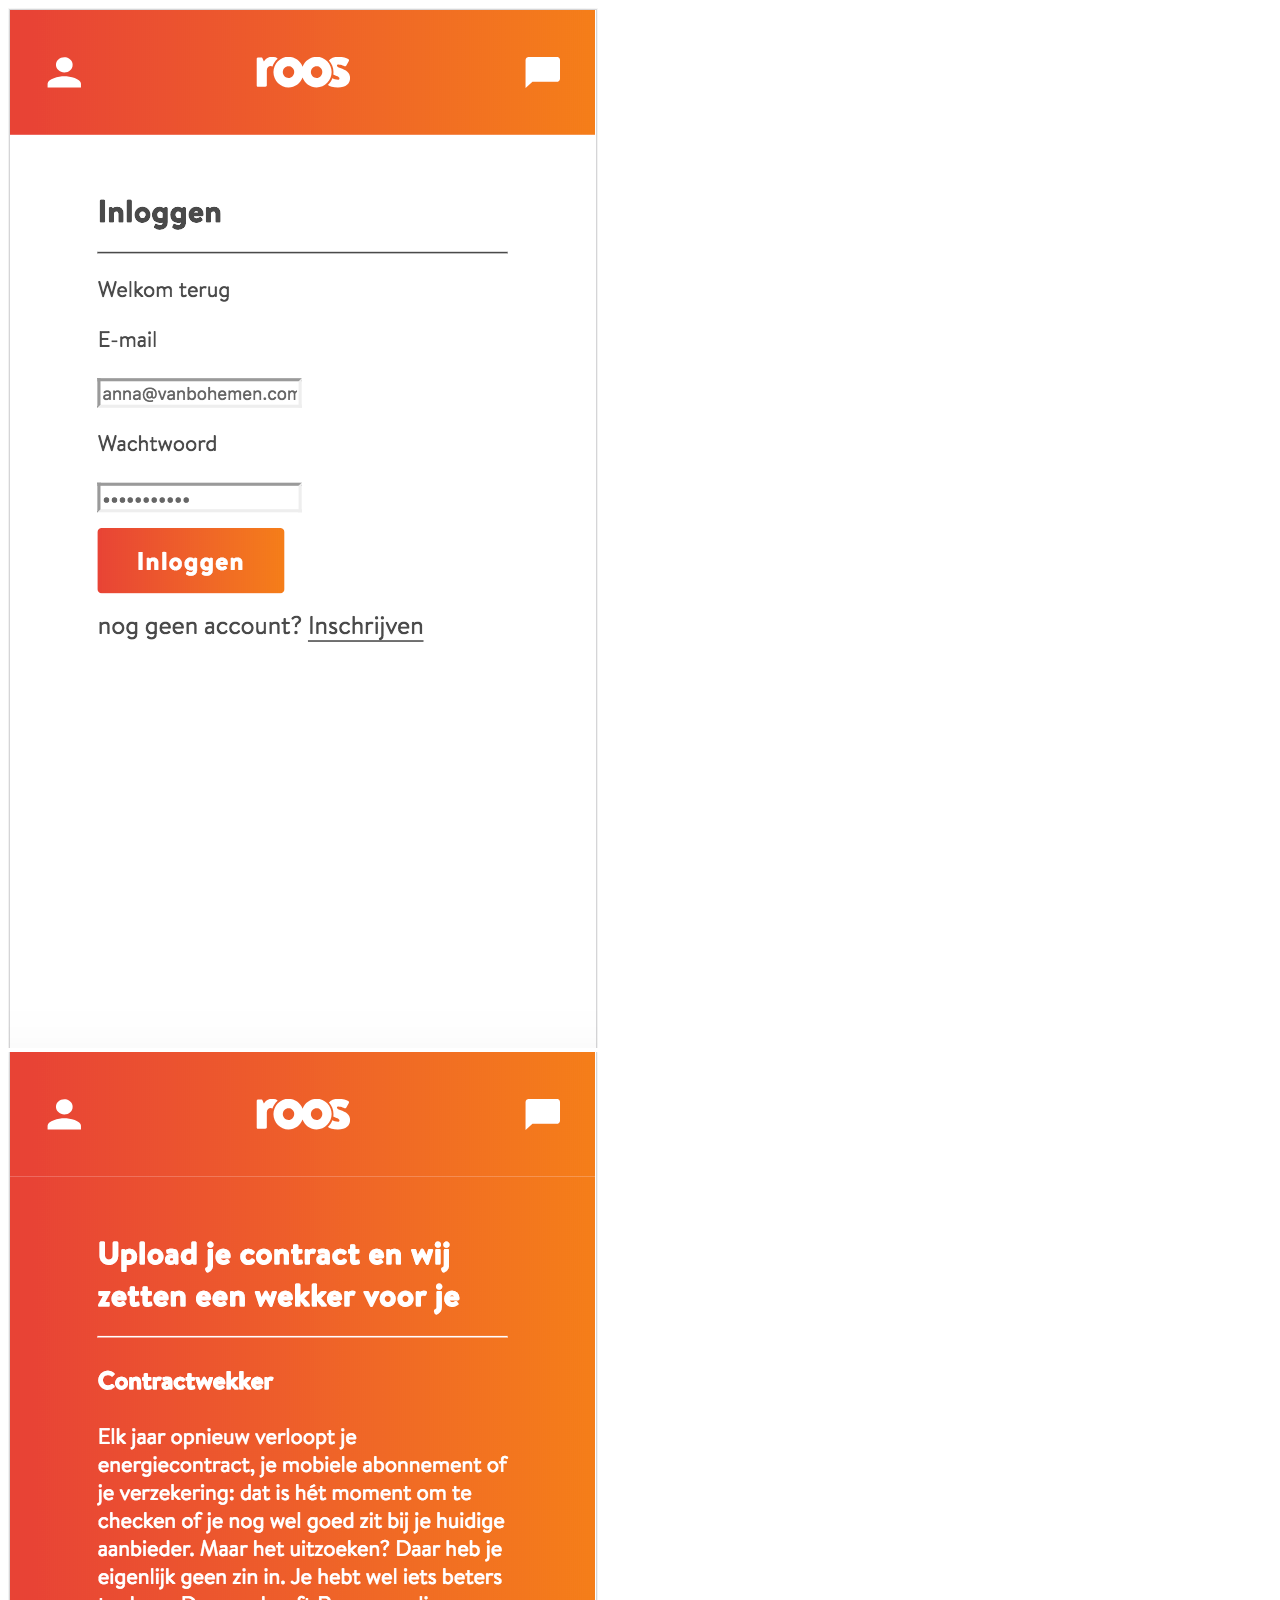
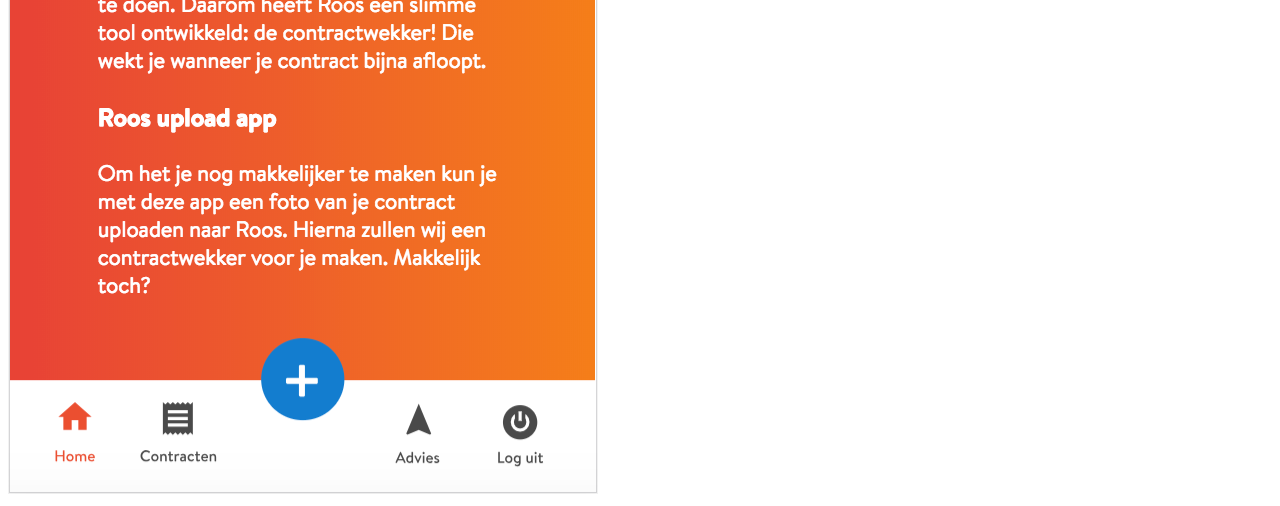
==== halloroos.html @ ace81ae8 "updated projects" ====
<!DOCTYPE html>
<html>
  <head>
    <meta charset="utf-8">
    <meta http-equiv="X-UA-Compatible" content="IE=edge">
    <meta name="viewport" content="width=device-width, initial-scale=1, shrink-to-fit=no">
    <title>Anna van Bohemen</title>
    <link rel="stylesheet" href="https://stackpath.bootstrapcdn.com/bootstrap/4.1.1/css/bootstrap.min.css" integrity="sha384-WskhaSGFgHYWDcbwN70/dfYBj47jz9qbsMId/iRN3ewGhXQFZCSftd1LZCfmhktB" crossorigin="anonymous">
    <link href="https://fonts.googleapis.com/css?family=Source+Sans+Pro" rel="stylesheet">
    <link href="css/index.css" rel="stylesheet">
  </head>
  <body>
        <div class="row">
                <div class="col-sm-4"><img class="card-img-top img-fluid" src='img/inlog.png' alt=''/></div>
                <div class="col-sm-4"><img class="card-img-top img-fluid" src='img/homepage.png' alt=''/></div>
        </div>

  </body>
  </html>
---- css/index.css ----
.container {
    margin-top: 40px !important;
}

.card {
    position: relative;
    display: block;
    margin-bottom: .75rem;
    background-color: #fff;
    border-radius: .25rem;
    border: 1px solid rgba(204, 48, 134, 0.63);
    /* word-wrap: normal; */
}

.card-story{
    border-radius: .25rem;
    border: 1px solid rgba(204, 48, 134, 0.63);
    padding: 20px;
}

.row2{
    margin-top: 5%;
}
.card2{
    border-radius: .25rem;
    border: 1px solid rgba(204, 48, 134, 0.63);
    padding: 20px;
}

.card-block{
    padding: 1.25rem !important; 
}

.card-block img{
    padding-right: 10px;
}

.bubble{
    display: block;
    margin: 0 auto 10% auto;
    width: 70%;
}

.img-dif{
    width: 50%;
    display: block;
    margin-left: auto;
    margin-right: auto;
}

.screenshots{
    height: 30%;
}
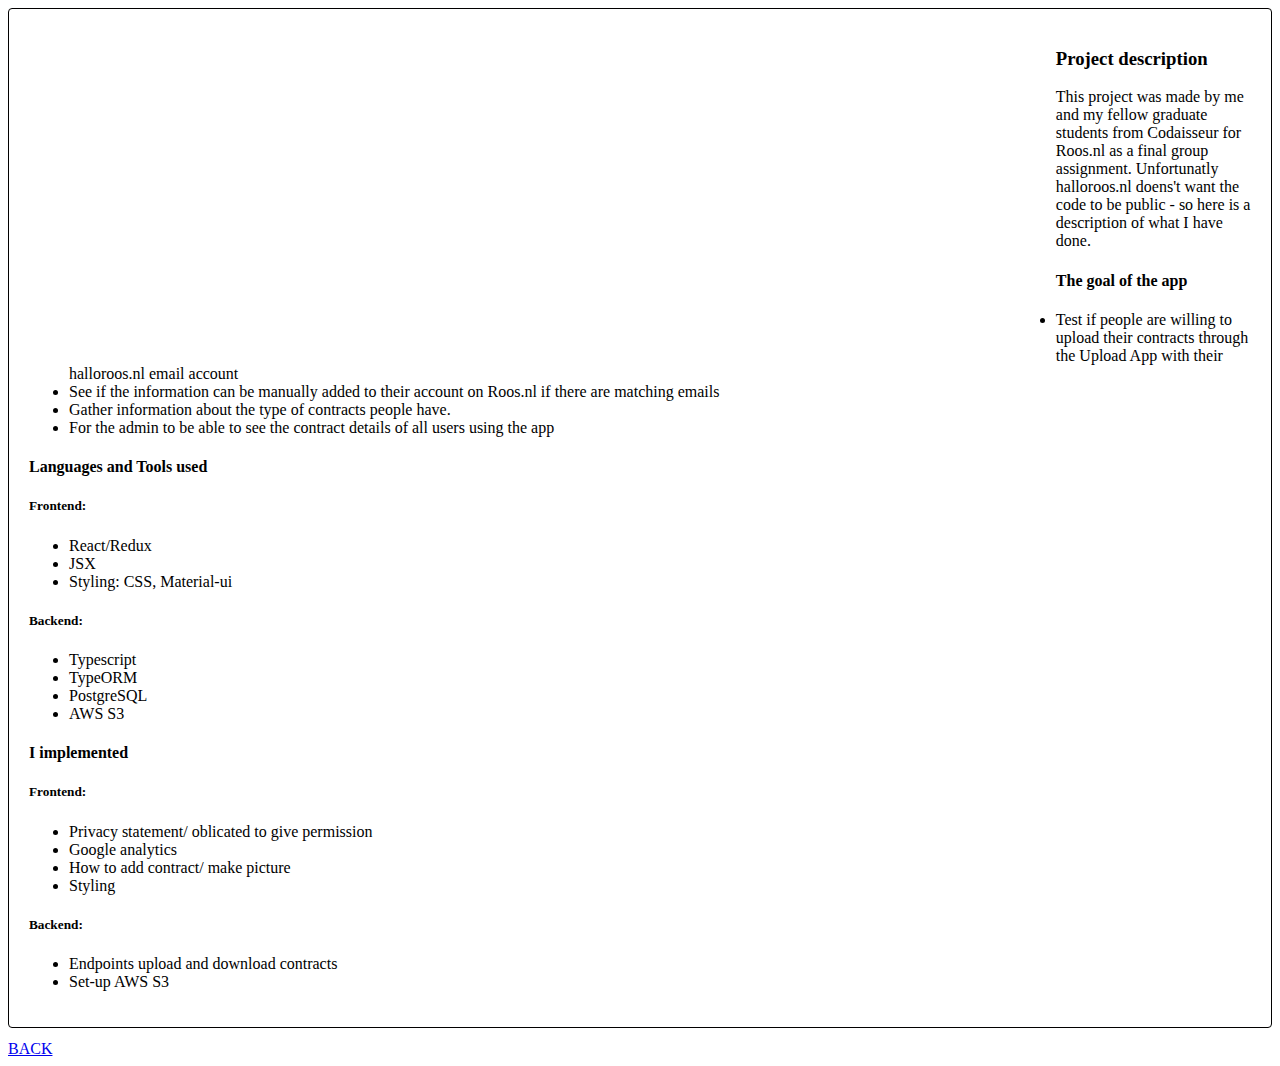
==== commit fd0ca9d4: "halloroospage" ====
--- a/halloroos.html
+++ b/halloroos.html
@@ -7,14 +7,64 @@
     <title>Anna van Bohemen</title>
     <link rel="stylesheet" href="https://stackpath.bootstrapcdn.com/bootstrap/4.1.1/css/bootstrap.min.css" integrity="sha384-WskhaSGFgHYWDcbwN70/dfYBj47jz9qbsMId/iRN3ewGhXQFZCSftd1LZCfmhktB" crossorigin="anonymous">
     <link href="https://fonts.googleapis.com/css?family=Source+Sans+Pro" rel="stylesheet">
-    <link href="css/index.css" rel="stylesheet">
+    <link href="css/halloroos.css" rel="stylesheet">
   </head>
   <body>
+    <body cz-shortcut-listen="true">
+      <header class="container">
         <div class="row">
-                <div class="col-sm-4"><img class="card-img-top img-fluid" src='img/inlog.png' alt=''/></div>
-                <div class="col-sm-4"><img class="card-img-top img-fluid" src='img/homepage.png' alt=''/></div>
+                <div>
+                    <img class="screenshot" src="img/aanmelden.png" alt='screenshot aanmeld pagina'/>
+                    <img class="screenshot" src='img/inlog.png' alt='screenshot inlog pagina'/>
+                    <img class="screenshot" src='img/homepage.png' alt='screenshot homepage'/>
+                    <img class="screenshot" src='img/uploadcontract.png' alt='screenshot upload pagina'/>
+                    <img class="screenshot" src='img/contractdetail.png' alt='screenshot upload details pagina'/>
+                </div>   
+                <div class="cardRoos">
+                  
+                    <h3>Project description</h3>
+                    <p>This project was made by me and my fellow graduate students from Codaisseur for Roos.nl as a final group assignment.
+                        Unfortunatly halloroos.nl doens't want the code to be public - so here is a description of what I have done.
+                    </p>
+                    <h4>The goal of the app</h4>
+                    <ul>
+                        <li>Test if people are willing to upload their contracts through the Upload App with their halloroos.nl email account</li>
+                        <li>See if the information can be manually added to their account on Roos.nl if there are matching emails</li>
+                        <li>Gather information about the type of contracts people have.</li>
+                        <li>For the admin to be able to see the contract details of all users using the app</li>
+                    </ul>
+
+                    <h4>Languages and Tools used</h4>
+                    <h5>Frontend:</h5>
+                    <ul>
+                        <li>React/Redux</li>
+                        <li>JSX</li>
+                        <li>Styling: CSS, Material-ui</li>
+                    </ul>
+                    <h5>Backend:</h5>
+                    <ul>
+                        <li>Typescript</li>
+                        <li>TypeORM</li>
+                        <li>PostgreSQL</li>
+                        <li>AWS S3</li>
+                    </ul>  
+                    <h4>I implemented</h4>
+                    <h5>Frontend:</h5>
+                    <ul>
+                        <li>Privacy statement/ oblicated to give permission</li>
+                        <li>Google analytics</li>
+                        <li>How to add contract/ make picture</li>
+                        <li>Styling</li>
+                    </ul>
+                    <h5>Backend:</h5>
+                    <ul>
+                        <li>Endpoints upload and download contracts</li>
+                        <li>Set-up AWS S3</li>
+                    </ul>
+                </div>
+                <a href="index.html">BACK</a>
         </div>
-
+    </header>
   </body>
   </html>
       --- a/css/halloroos.css
+++ b/css/halloroos.css
@@ -0,0 +1,17 @@
+.cardRoos {
+    position: relative;
+    display: block;
+    margin-bottom: .75rem;
+    background-color: #fff;
+    border-radius: .25rem;
+    padding: 20px;
+    border: 1px solid rgba(1.0, 0.23, 0.13, 1.0);
+    /* word-wrap: normal; */
+}
+
+.screenshot{
+    display: inline;
+    float: left;
+    height: 300px;
+    padding: 20px;
+}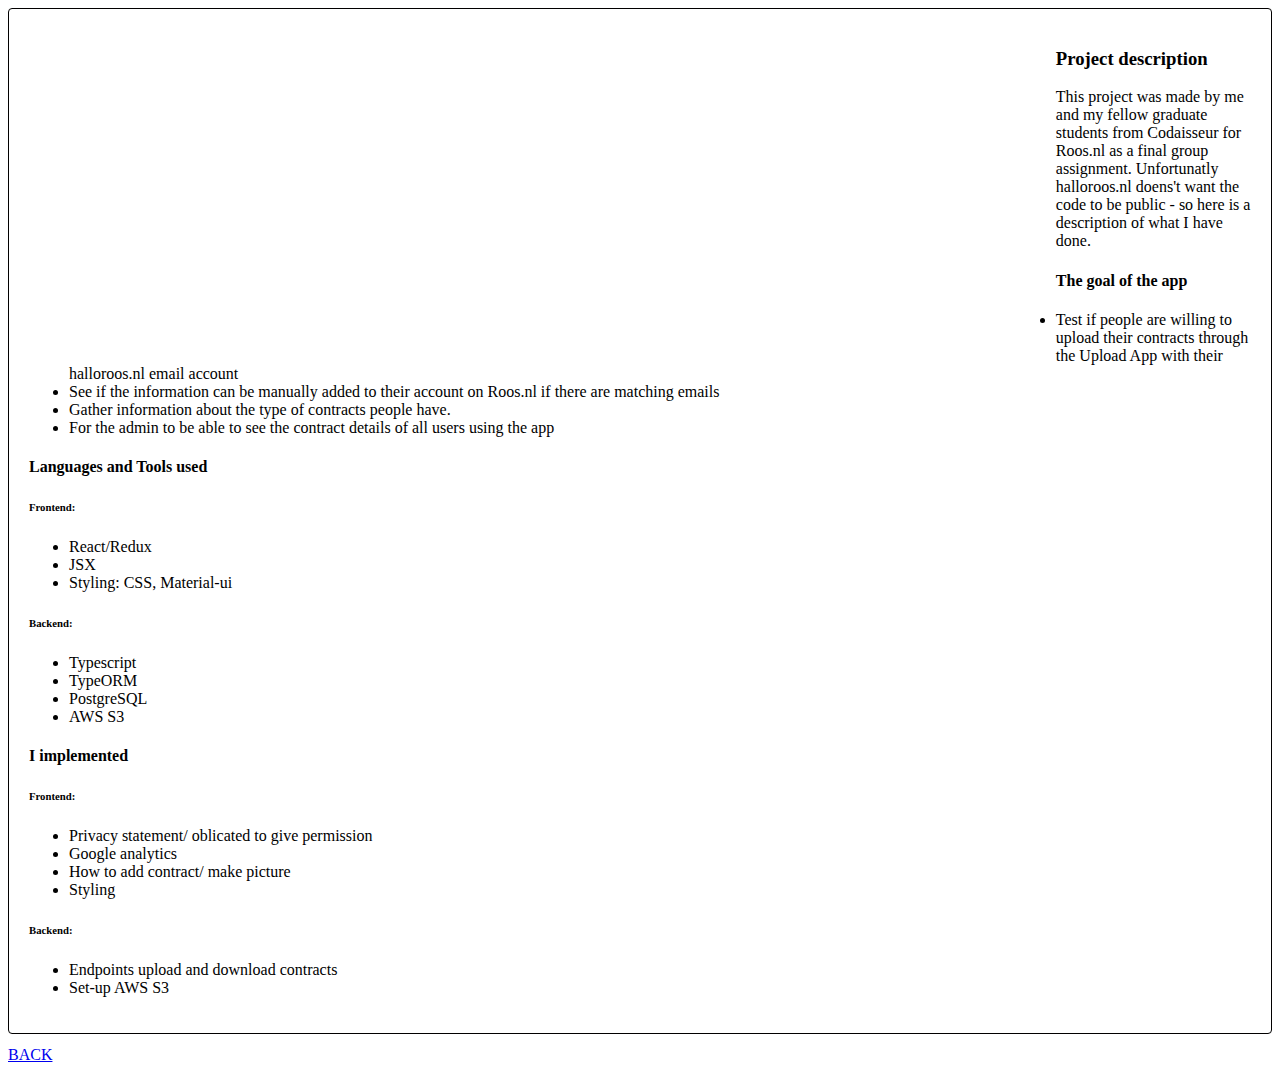
==== commit 19053fc0: "h6" ====
--- a/halloroos.html
+++ b/halloroos.html
@@ -35,13 +35,17 @@
                     </ul>
 
                     <h4>Languages and Tools used</h4>
-                    <h5>Frontend:</h5>
+                    <h6
+                    >Frontend:</h6
+                        >
                     <ul>
                         <li>React/Redux</li>
                         <li>JSX</li>
                         <li>Styling: CSS, Material-ui</li>
                     </ul>
-                    <h5>Backend:</h5>
+                    <h6
+                    >Backend:</h6
+                        >
                     <ul>
                         <li>Typescript</li>
                         <li>TypeORM</li>
@@ -49,14 +53,18 @@
                         <li>AWS S3</li>
                     </ul>  
                     <h4>I implemented</h4>
-                    <h5>Frontend:</h5>
+                    <h6
+                    >Frontend:</h6
+                        >
                     <ul>
                         <li>Privacy statement/ oblicated to give permission</li>
                         <li>Google analytics</li>
                         <li>How to add contract/ make picture</li>
                         <li>Styling</li>
                     </ul>
-                    <h5>Backend:</h5>
+                    <h6
+                    >Backend:</h6
+                        >
                     <ul>
                         <li>Endpoints upload and download contracts</li>
                         <li>Set-up AWS S3</li>
